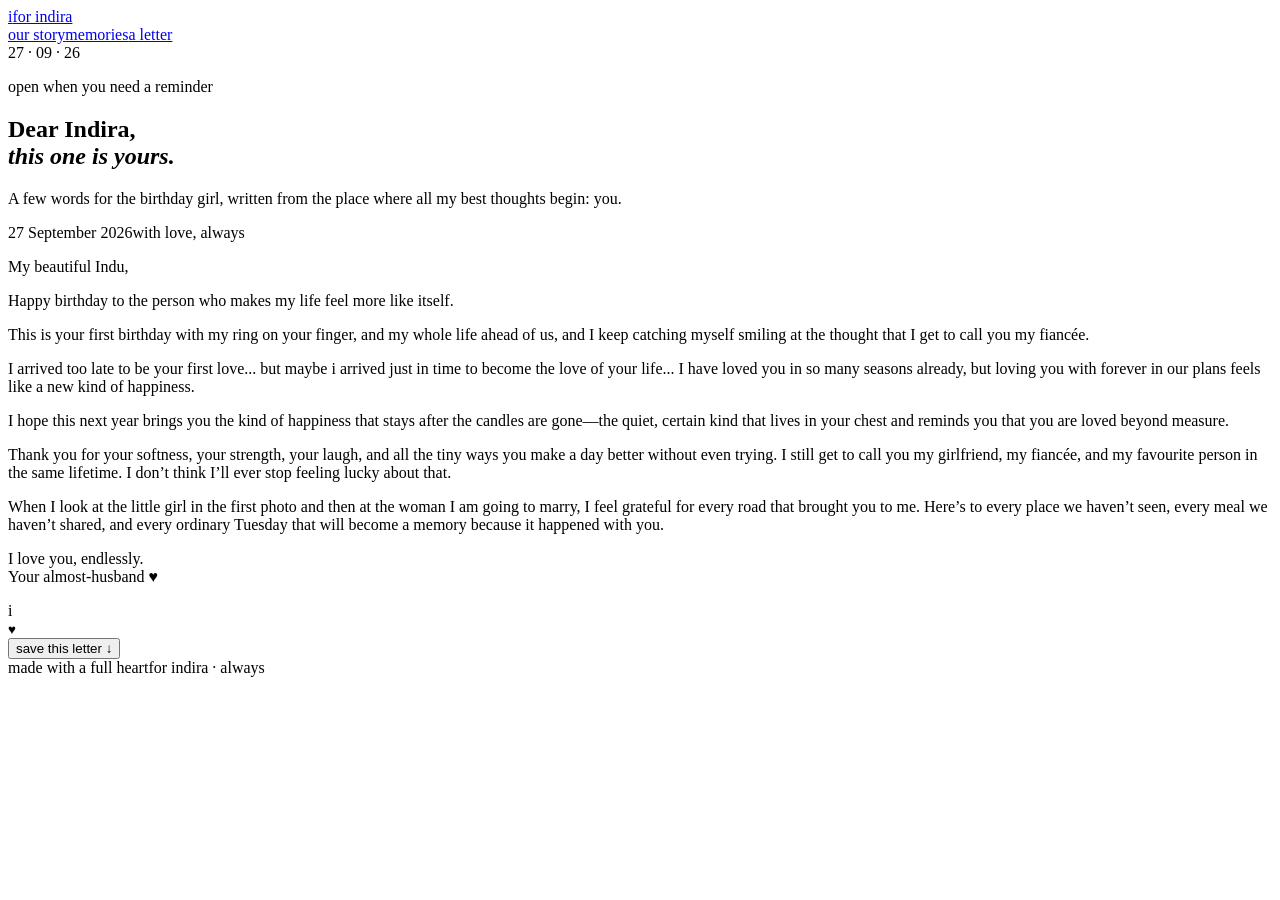
==== letter.html @ 9fe32deb "Update letter.html" ====
<!doctype html>
<html lang="en">
  <head>
    <meta charset="utf-8" />
    <meta name="viewport" content="width=device-width, initial-scale=1" />
    <meta name="theme-color" content="#22151a" />
    <meta name="description" content="A birthday letter for Indu." />
    <title>A letter for Indu — For Indu</title>
    <link rel="stylesheet" href="styles.css" />
    <script defer src="script.js"></script>
  </head>
  <body class="inner-page letter-page">
    <div class="grain" aria-hidden="true"></div>
    <header class="site-header"><a class="brand" href="index.html"><span class="brand-mark">i</span><span>for indira</span></a><nav class="site-nav" aria-label="Main navigation"><a href="story.html">our story</a><a href="gallery.html">memories</a><a href="letter.html">a letter</a></nav><span class="header-date">27 · 09 · 26</span></header>
    <main>
      <section class="inner-hero section-shell letter-intro"><p class="eyebrow"><span class="eyebrow-dot"></span> open when you need a reminder</p><h1>Dear Indira,<br /><em>this one is yours.</em></h1><p class="inner-lede">A few words for the birthday girl, written from the place where all my best thoughts begin: you.</p></section>
      <section class="letter-wrap section-shell">
        <div class="letter-paper">
          <div class="paper-topline"><span>27 September 2026</span><span>with love, always</span></div>
          <div class="letter-content"><p class="letter-salutation">My beautiful Indu,</p><p>Happy birthday to the person who makes my life feel more like itself.</p><p>This is your first birthday with my ring on your finger, and my whole life ahead of us, and I keep catching myself smiling at the thought that I get to call you my fiancée.</p><p>I arrived too late to be your first love... but maybe i arrived just in time to become the love of your life... I have loved you in so many seasons already, but loving you with forever in our plans feels like a new kind of happiness.</p><p>I hope this next year brings you the kind of happiness that stays after the candles are gone—the quiet, certain kind that lives in your chest and reminds you that you are loved beyond measure.</p><p>Thank you for your softness, your strength, your laugh, and all the tiny ways you make a day better without even trying. I still get to call you my girlfriend, my fiancée, and my favourite person in the same lifetime. I don’t think I’ll ever stop feeling lucky about that.</p><p>When I look at the little girl in the first photo and then at the woman I am going to marry, I feel grateful for every road that brought you to me. Here’s to every place we haven’t seen, every meal we haven’t shared, and every ordinary Tuesday that will become a memory because it happened with you.</p><p class="letter-signoff">I love you, endlessly.<br /><span>Your almost-husband</span> <strong>♥</strong></p></div>
          <span class="paper-stamp">i<br /><small>♥</small></span>
        </div>
        <button class="button button-outline print-button" type="button" data-print>save this letter <span>↓</span></button>
      </section>
    </main>
    <footer class="site-footer section-shell"><span>made with a full heart</span><span>for indira · always</span></footer>
  </body>
</html>
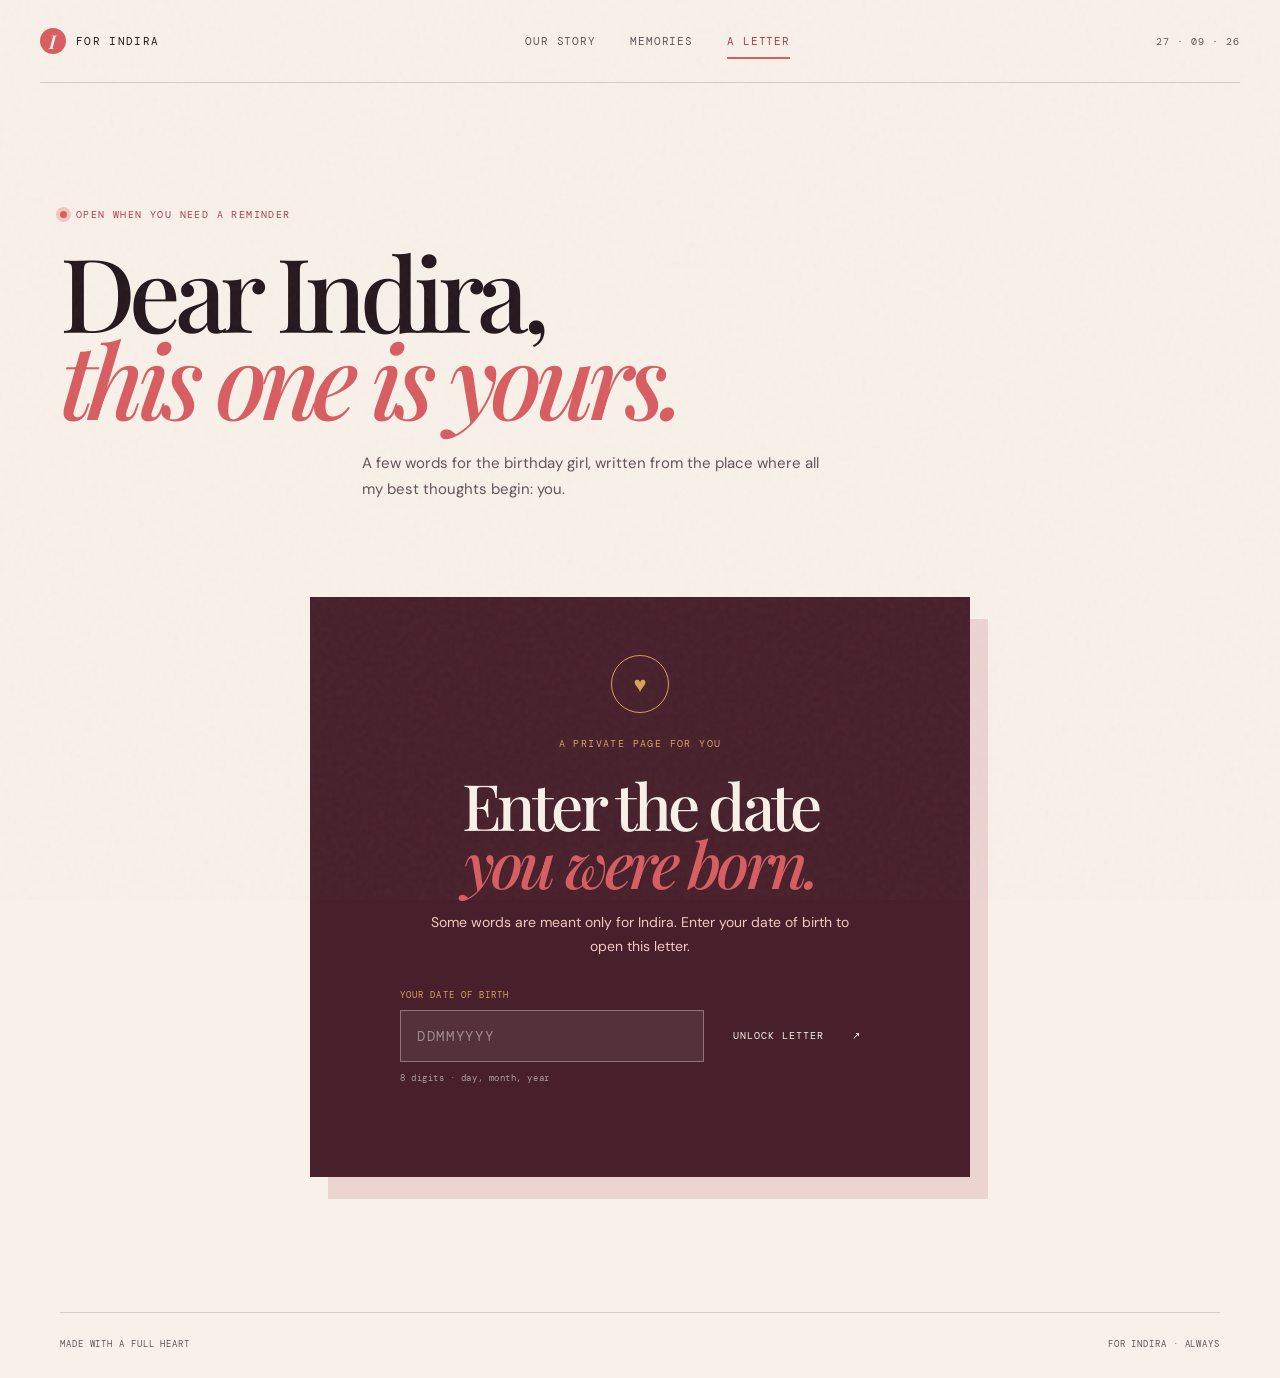
==== commit fcbcc5b3: "latest-changes" ====
--- a/letter.html
+++ b/letter.html
@@ -14,7 +14,21 @@
     <header class="site-header"><a class="brand" href="index.html"><span class="brand-mark">i</span><span>for indira</span></a><nav class="site-nav" aria-label="Main navigation"><a href="story.html">our story</a><a href="gallery.html">memories</a><a href="letter.html">a letter</a></nav><span class="header-date">27 · 09 · 26</span></header>
     <main>
       <section class="inner-hero section-shell letter-intro"><p class="eyebrow"><span class="eyebrow-dot"></span> open when you need a reminder</p><h1>Dear Indira,<br /><em>this one is yours.</em></h1><p class="inner-lede">A few words for the birthday girl, written from the place where all my best thoughts begin: you.</p></section>
-      <section class="letter-wrap section-shell">
+      <section class="letter-lock section-shell" data-letter-lock>
+        <div class="letter-lock-card">
+          <span class="lock-mark">♥</span>
+          <p class="eyebrow">a private page for you</p>
+          <h2>Enter the date<br /><em>you were born.</em></h2>
+          <p>Some words are meant only for Indira. Enter your date of birth to open this letter.</p>
+          <form class="dob-form" data-dob-form novalidate>
+            <label for="dob">Your date of birth</label>
+            <div class="dob-row"><input id="dob" name="dob" type="password" inputmode="numeric" autocomplete="off" maxlength="8" placeholder="DDMMYYYY" required /><button class="button button-primary" type="submit">unlock letter <span>↗</span></button></div>
+            <small class="dob-hint">8 digits · day, month, year</small>
+            <p class="dob-error" data-dob-error role="alert" aria-live="polite"></p>
+          </form>
+        </div>
+      </section>
+      <section class="letter-wrap section-shell" data-protected-letter hidden aria-hidden="true">
         <div class="letter-paper">
           <div class="paper-topline"><span>27 September 2026</span><span>with love, always</span></div>
           <div class="letter-content"><p class="letter-salutation">My beautiful Indu,</p><p>Happy birthday to the person who makes my life feel more like itself.</p><p>This is your first birthday with my ring on your finger, and my whole life ahead of us, and I keep catching myself smiling at the thought that I get to call you my fiancée.</p><p>I arrived too late to be your first love... but maybe i arrived just in time to become the love of your life... I have loved you in so many seasons already, but loving you with forever in our plans feels like a new kind of happiness.</p><p>I hope this next year brings you the kind of happiness that stays after the candles are gone—the quiet, certain kind that lives in your chest and reminds you that you are loved beyond measure.</p><p>Thank you for your softness, your strength, your laugh, and all the tiny ways you make a day better without even trying. I still get to call you my girlfriend, my fiancée, and my favourite person in the same lifetime. I don’t think I’ll ever stop feeling lucky about that.</p><p>When I look at the little girl in the first photo and then at the woman I am going to marry, I feel grateful for every road that brought you to me. Here’s to every place we haven’t seen, every meal we haven’t shared, and every ordinary Tuesday that will become a memory because it happened with you.</p><p class="letter-signoff">I love you, endlessly.<br /><span>Your almost-husband</span> <strong>♥</strong></p></div>
--- a/styles.css
+++ b/styles.css
@@ -0,0 +1,220 @@
+@import url('https://fonts.googleapis.com/css2?family=DM+Mono:wght@400;500&family=DM+Sans:wght@400;500;600;700&family=Playfair+Display:ital,wght@0,500;0,600;1,500;1,600&display=swap');
+
+:root {
+  --ink: #24181d;
+  --ink-soft: #64535a;
+  --paper: #f8f1e9;
+  --paper-deep: #eaded3;
+  --rose: #d85d61;
+  --rose-dark: #ae3d50;
+  --rose-pale: #f3c8be;
+  --wine: #47202b;
+  --gold: #d7a25b;
+  --line: rgba(36, 24, 29, .16);
+  --serif: 'Playfair Display', Georgia, serif;
+  --sans: 'DM Sans', Arial, sans-serif;
+  --mono: 'DM Mono', monospace;
+}
+
+* { box-sizing: border-box; }
+[hidden] { display: none !important; }
+html { scroll-behavior: smooth; }
+body { margin: 0; background: var(--paper); color: var(--ink); font-family: var(--sans); overflow-x: hidden; }
+a { color: inherit; text-decoration: none; }
+button { font: inherit; }
+.grain { position: fixed; inset: 0; z-index: 20; pointer-events: none; opacity: .055; background-image: url("data:image/svg+xml,%3Csvg viewBox='0 0 180 180' xmlns='http://www.w3.org/2000/svg'%3E%3Cfilter id='n'%3E%3CfeTurbulence type='fractalNoise' baseFrequency='.85' numOctaves='3' stitchTiles='stitch'/%3E%3C/filter%3E%3Crect width='100%25' height='100%25' filter='url(%23n)' opacity='.7'/%3E%3C/svg%3E"); }
+.section-shell { width: min(1160px, calc(100% - 80px)); margin-inline: auto; }
+.site-header { position: relative; z-index: 2; width: min(1280px, calc(100% - 80px)); margin: 0 auto; padding: 28px 0; display: flex; align-items: center; justify-content: space-between; border-bottom: 1px solid var(--line); }
+.brand { display: flex; align-items: center; gap: 10px; font-family: var(--mono); font-size: 11px; letter-spacing: .12em; text-transform: uppercase; }
+.brand-mark { width: 26px; height: 26px; display: grid; place-items: center; border-radius: 50%; background: var(--rose); color: var(--paper); font: 600 19px var(--serif); font-style: italic; }
+.site-nav { display: flex; gap: 34px; color: var(--ink-soft); font: 11px var(--mono); letter-spacing: .08em; text-transform: uppercase; }
+.site-nav a { position: relative; transition: color .25s ease; }
+.site-nav a:hover, .site-nav a.active { color: var(--rose-dark); }
+.site-nav a.active::after { content: ''; position: absolute; left: 0; right: 0; bottom: -11px; height: 2px; background: var(--rose); }
+.header-date { color: var(--ink-soft); font: 10px var(--mono); letter-spacing: .1em; }
+.hero { min-height: 690px; padding: 88px 0 110px; display: grid; grid-template-columns: 1fr .85fr; align-items: center; gap: 80px; }
+.eyebrow { display: flex; align-items: center; gap: 9px; margin: 0 0 26px; color: var(--rose-dark); font: 10px var(--mono); letter-spacing: .14em; text-transform: uppercase; }
+.eyebrow-dot { width: 7px; height: 7px; border-radius: 50%; background: var(--rose); box-shadow: 0 0 0 4px var(--rose-pale); }
+h1, h2, h3, p { margin-top: 0; }
+h1 { max-width: 680px; margin-bottom: 30px; font: 500 clamp(4.3rem, 8vw, 7.65rem)/.85 var(--serif); letter-spacing: -.065em; }
+h1 em, h2 em, h3 em { color: var(--rose); font-style: italic; }
+.hero-intro { max-width: 380px; color: var(--ink-soft); font-size: 15px; line-height: 1.75; }
+.hero-actions { display: flex; align-items: center; flex-wrap: wrap; gap: 18px 27px; margin-top: 40px; }
+.button { display: inline-flex; align-items: center; gap: 28px; border: 0; cursor: pointer; font: 10px var(--mono); letter-spacing: .1em; text-transform: uppercase; transition: transform .25s ease, background .25s ease, color .25s ease; }
+.button:hover { transform: translateY(-3px); }
+.button-primary { padding: 17px 19px; background: var(--wine); color: var(--paper); }
+.button-primary:hover { background: var(--rose-dark); }
+.button-video { padding: 17px 19px; background: var(--rose); color: var(--paper); }
+.button-video:hover { background: var(--rose-dark); }
+.button-outline { padding: 15px 18px; color: var(--wine); border: 1px solid var(--wine); background: transparent; }
+.button-outline:hover { color: var(--paper); background: var(--wine); }
+.text-link { color: var(--ink-soft); font: 10px var(--mono); letter-spacing: .08em; text-transform: uppercase; }
+.text-link span { margin-left: 8px; color: var(--rose); font-size: 15px; }
+.hero-art { position: relative; min-height: 510px; }
+.hero-photo { position: absolute; top: 22px; right: 32px; width: min(370px, 75%); aspect-ratio: .75; transform: rotate(4deg); }
+.photo-slot { position: relative; display: flex; flex-direction: column; align-items: center; justify-content: center; overflow: hidden; border: 13px solid #fffaf4; box-shadow: 22px 28px 0 rgba(174, 61, 80, .18); background: linear-gradient(135deg, #ecc8bb, #b95b68); color: rgba(71, 32, 43, .72); transition: background-color .3s ease; }
+.photo-image { position: absolute; inset: 0; z-index: 0; display: block; width: 100%; height: 100%; object-fit: contain; object-position: center; background: #fffaf4; }
+.photo-slot.has-photo { background-color: #fffaf4; }
+.photo-slot.has-photo .photo-icon, .photo-slot.has-photo .photo-slot-label { opacity: 0; }
+.photo-slot .photo-icon, .photo-slot .photo-slot-label { position: relative; z-index: 1; }
+.photo-icon { margin-bottom: 15px; font: 24px var(--serif); }
+.photo-slot-label { max-width: 120px; text-align: center; font: 9px/1.5 var(--mono); letter-spacing: .04em; text-transform: uppercase; }
+.orbit { position: absolute; border: 1px solid var(--rose); border-radius: 50%; opacity: .5; }
+.orbit-one { width: 480px; height: 180px; top: 135px; right: -20px; transform: rotate(-32deg); }
+.orbit-two { width: 480px; height: 180px; top: 135px; right: -20px; transform: rotate(35deg); border-color: var(--gold); }
+.hero-sticker { position: absolute; display: flex; align-items: center; gap: 6px; padding: 10px 13px; background: var(--paper); box-shadow: 4px 5px 0 rgba(36, 24, 29, .1); font: 10px var(--mono); letter-spacing: .06em; text-transform: uppercase; }
+.sticker-top { top: 12px; left: 20px; transform: rotate(-8deg); color: var(--rose-dark); }
+.sticker-top span { font-size: 15px; }
+.sticker-bottom { right: 4px; bottom: 64px; transform: rotate(-4deg); }
+.hero-note { position: absolute; left: 0; bottom: 40px; width: 135px; height: 135px; display: grid; place-items: center; text-align: center; border-radius: 50%; background: var(--gold); color: var(--wine); transform: rotate(-11deg); font: 11px/1.1 var(--mono); text-transform: uppercase; }
+.hero-note strong { font: italic 27px var(--serif); text-transform: lowercase; }
+.ticker { overflow: hidden; padding: 18px 0; background: var(--rose); color: var(--paper); transform: rotate(-1.5deg) scale(1.02); }
+.ticker-track { width: max-content; display: flex; align-items: center; gap: 38px; animation: ticker 24s linear infinite; font: 10px var(--mono); letter-spacing: .13em; text-transform: uppercase; }
+.ticker-track i { color: var(--gold); font-size: 17px; font-style: normal; }
+@keyframes ticker { to { transform: translateX(-33.33%); } }
+.countdown-section { padding: 150px 0 120px; display: flex; justify-content: space-between; align-items: end; gap: 40px; }
+h2 { font: 500 clamp(3rem, 6vw, 5.4rem)/.9 var(--serif); letter-spacing: -.06em; }
+.countdown-card { min-width: 570px; display: flex; align-items: center; justify-content: space-around; padding: 30px 24px; background: var(--wine); color: var(--paper); }
+.countdown-item { display: flex; flex-direction: column; align-items: center; gap: 6px; }
+.countdown-item strong { font: 500 38px var(--serif); color: var(--gold); }
+.countdown-item span { font: 9px var(--mono); letter-spacing: .1em; text-transform: uppercase; opacity: .7; }
+.countdown-divider { color: var(--rose); font: 24px var(--serif); }
+.love-note { position: relative; max-width: 970px; padding: 88px 90px; background: var(--rose-pale); text-align: center; }
+.love-note p { margin: 0 auto 24px; max-width: 690px; font: italic 35px/1.25 var(--serif); letter-spacing: -.03em; color: var(--wine); }
+.quote-mark { position: absolute; left: 50px; top: 42px; color: var(--rose); font: 90px/.8 var(--serif); }
+.signature { font: 10px var(--mono); letter-spacing: .12em; text-transform: uppercase; color: var(--rose-dark); }
+.preview-grid { display: grid; grid-template-columns: 1fr 1fr; gap: 18px; padding: 120px 0 145px; }
+.preview-card { position: relative; min-height: 360px; padding: 35px; display: flex; flex-direction: column; justify-content: flex-end; overflow: hidden; transition: transform .3s ease; }
+.preview-card:hover { transform: translateY(-7px); }
+.preview-story { background: var(--wine); color: var(--paper); }
+.preview-gallery { background: #e1aa91; color: var(--wine); }
+.preview-card .eyebrow { margin-bottom: 14px; color: var(--gold); }
+.preview-gallery .eyebrow { color: var(--rose-dark); }
+.preview-card h3 { margin-bottom: 24px; font: 500 45px/.9 var(--serif); letter-spacing: -.05em; }
+.card-number, .card-arrow { position: absolute; top: 27px; font: 10px var(--mono); }
+.card-number { left: 30px; opacity: .65; }
+.card-arrow { right: 30px; font-size: 22px; }
+.card-link { font: 10px var(--mono); letter-spacing: .1em; text-transform: uppercase; opacity: .75; }
+.site-footer { display: flex; justify-content: space-between; padding: 25px 0 28px; border-top: 1px solid var(--line); color: var(--ink-soft); font: 9px var(--mono); letter-spacing: .1em; text-transform: uppercase; }
+.inner-hero { padding: 125px 0 95px; }
+.inner-hero h1 { font-size: clamp(4rem, 8vw, 7.2rem); }
+.inner-lede { max-width: 470px; margin-left: 26%; color: var(--ink-soft); font-size: 15px; line-height: 1.7; }
+.timeline { padding-bottom: 125px; }
+.timeline-item { display: grid; grid-template-columns: 80px 1fr 170px; gap: 45px; padding: 55px 0; border-top: 1px solid var(--line); }
+.timeline-marker { width: 42px; height: 42px; display: grid; place-items: center; border: 1px solid var(--rose); border-radius: 50%; color: var(--rose-dark); font: 10px var(--mono); }
+.timeline-copy { max-width: 620px; }
+.timeline-label { color: var(--rose-dark); font: 10px var(--mono); letter-spacing: .1em; text-transform: uppercase; }
+.timeline-copy h2 { margin: 18px 0 20px; font-size: 55px; }
+.timeline-copy p { max-width: 490px; color: var(--ink-soft); font-size: 15px; line-height: 1.8; }
+.timeline-year { padding-top: 2px; color: var(--ink-soft); font: 10px var(--mono); letter-spacing: .08em; text-align: right; text-transform: uppercase; }
+.chapter-photo { padding-bottom: 135px; display: grid; grid-template-columns: minmax(300px, 650px) 1fr; align-items: end; gap: 65px; }
+.wide-photo { width: min(430px, 100%); aspect-ratio: .5625; justify-self: center; }
+.photo-caption { margin: 0 0 7px; font: 22px/1.3 var(--serif); letter-spacing: -.03em; }
+.photo-caption em { color: var(--rose); }
+.gallery-grid { display: grid; grid-template-columns: 1fr 1.15fr; gap: 70px 25px; padding-bottom: 120px; }
+.gallery-card { margin: 0; }
+.gallery-photo { width: 100%; border-width: 10px; box-shadow: 12px 15px 0 rgba(174, 61, 80, .15); }
+.gallery-tall { grid-row: span 2; width: 76%; transform: rotate(-3deg); }
+.gallery-tall .gallery-photo { aspect-ratio: .75; background: linear-gradient(150deg, #e0a790, #b95164); }
+.gallery-wide { width: 94%; margin-left: auto; transform: rotate(2deg); }
+.gallery-wide .gallery-photo { aspect-ratio: .667; background: linear-gradient(150deg, #e6c79e, #d87b69); }
+.gallery-wide .photo-slot[data-photo$="memory-04.jpg"] { aspect-ratio: .75; }
+.gallery-square { width: 73%; margin-left: 9%; transform: rotate(3deg); }
+.gallery-square .gallery-photo { aspect-ratio: .57; background: linear-gradient(150deg, #c995a1, #6f374a); color: var(--paper); }
+.gallery-offset { margin-top: -30px; }
+figcaption { display: flex; gap: 12px; margin-top: 19px; color: var(--ink-soft); font: 10px var(--mono); letter-spacing: .06em; text-transform: uppercase; }
+figcaption span { color: var(--rose-dark); }
+.gallery-cta { display: flex; align-items: center; justify-content: center; gap: 30px; padding: 80px 0 130px; border-top: 1px solid var(--line); color: var(--rose-dark); text-align: center; }
+.gallery-cta p { margin: 0; font: 38px/1 var(--serif); letter-spacing: -.04em; }
+.gallery-cta em { color: var(--rose); }
+.cta-spark { color: var(--gold); font-size: 26px; }
+.engagement-note { display: grid; grid-template-columns: 110px 1fr; gap: 35px; align-items: center; margin-bottom: 105px; padding: 42px 55px; background: var(--wine); color: var(--paper); }
+.engagement-note-mark { width: 64px; height: 64px; display: grid; place-items: center; border: 1px solid var(--gold); border-radius: 50%; color: var(--gold); font: italic 31px var(--serif); }
+.engagement-note p { max-width: 700px; margin: 0; font: italic 25px/1.35 var(--serif); letter-spacing: -.025em; }
+.engagement-note small { display: block; margin-top: 12px; color: var(--rose-pale); font: 9px var(--mono); letter-spacing: .12em; text-transform: uppercase; }
+.letter-intro { padding-bottom: 80px; }
+.letter-wrap { padding-bottom: 135px; display: flex; flex-direction: column; align-items: center; }
+.letter-paper { position: relative; width: min(760px, 100%); padding: 36px 80px 75px; background: #fffaf2; box-shadow: 0 22px 50px rgba(71, 32, 43, .1); }
+.letter-paper::before { content: ''; position: absolute; inset: 12px; border: 1px solid rgba(174, 61, 80, .32); pointer-events: none; }
+.paper-topline { position: relative; z-index: 1; display: flex; justify-content: space-between; padding-bottom: 18px; border-bottom: 1px solid rgba(36, 24, 29, .15); color: var(--ink-soft); font: 9px var(--mono); letter-spacing: .1em; text-transform: uppercase; }
+.letter-content { position: relative; z-index: 1; padding: 55px 25px 0; font: 17px/1.85 var(--serif); color: #49343b; }
+.letter-content p { margin-bottom: 23px; }
+.letter-salutation { color: var(--rose-dark); font-style: italic; }
+.letter-signoff { padding-top: 20px; color: var(--wine); }
+.letter-signoff span { font-size: 14px; }
+.letter-signoff strong { color: var(--rose); font-family: var(--sans); }
+.paper-stamp { position: absolute; right: 54px; bottom: 27px; width: 55px; height: 55px; display: grid; place-items: center; border: 1px solid var(--rose); border-radius: 50%; color: var(--rose); font: italic 26px var(--serif); transform: rotate(12deg); }
+.paper-stamp small { margin-top: -25px; font: 13px var(--sans); }
+.print-button { margin-top: 35px; }
+.video-modal { position: fixed; inset: 0; z-index: 40; display: flex; align-items: center; justify-content: center; padding: 24px; background: rgba(36, 24, 29, .82); backdrop-filter: blur(10px); }
+.video-modal.is-open { display: flex; }
+.video-dialog { position: relative; width: min(980px, 100%); padding: 35px 40px 40px; background: var(--paper); box-shadow: 0 28px 80px rgba(0, 0, 0, .3); }
+.video-dialog h2 { margin-bottom: 25px; font-size: clamp(2.8rem, 6vw, 5rem); }
+.video-dialog video { display: block; width: 100%; max-height: 70vh; background: #140d10; }
+.video-close { position: absolute; top: 16px; right: 18px; z-index: 1; width: 34px; height: 34px; border: 1px solid var(--line); border-radius: 50%; background: transparent; color: var(--ink); cursor: pointer; font-size: 25px; line-height: 1; }
+.video-close:hover { background: var(--rose); color: var(--paper); }
+.letter-lock { padding-bottom: 135px; }
+.letter-lock-card { max-width: 660px; margin: 0 auto; padding: 58px 65px 65px; background: var(--wine); color: var(--paper); text-align: center; box-shadow: 18px 22px 0 rgba(174, 61, 80, .16); }
+.letter-lock-card .eyebrow { justify-content: center; color: var(--gold); }
+.lock-mark { width: 58px; height: 58px; display: grid; place-items: center; margin: 0 auto 24px; border: 1px solid var(--gold); border-radius: 50%; color: var(--gold); font-size: 22px; }
+.letter-lock-card h2 { margin: 14px 0 20px; font-size: clamp(2.7rem, 5vw, 4.5rem); }
+.letter-lock-card > p:not(.eyebrow):not(.dob-error) { max-width: 420px; margin: 0 auto 30px; color: var(--rose-pale); font-size: 14px; line-height: 1.7; }
+.dob-form { max-width: 480px; margin: 0 auto; text-align: left; }
+.dob-form label { display: block; margin-bottom: 9px; color: var(--gold); font: 9px var(--mono); letter-spacing: .12em; text-transform: uppercase; }
+.dob-row { display: flex; gap: 10px; }
+.dob-row input { min-width: 0; flex: 1; padding: 16px; border: 1px solid rgba(248, 241, 233, .35); outline: none; background: rgba(248, 241, 233, .08); color: var(--paper); font: 14px var(--mono); letter-spacing: .12em; }
+.dob-row input::placeholder { color: rgba(248, 241, 233, .48); }
+.dob-row input:focus { border-color: var(--gold); box-shadow: 0 0 0 3px rgba(215, 162, 91, .16); }
+.dob-hint { display: block; margin-top: 10px; color: rgba(248, 241, 233, .6); font: 9px var(--mono); letter-spacing: .06em; }
+.dob-error { min-height: 18px; margin: 10px 0 0; color: #ffb3a8; font: 10px var(--mono); }
+
+@media (max-width: 800px) {
+  .section-shell, .site-header { width: min(100% - 40px, 600px); }
+  .site-header { padding: 20px 0; }
+  .site-nav { gap: 13px; font-size: 9px; }
+  .site-nav a.active::after { bottom: -8px; }
+  .header-date { display: none; }
+  .hero { min-height: auto; padding: 75px 0 85px; display: flex; flex-direction: column; align-items: stretch; gap: 50px; }
+  h1 { font-size: clamp(4rem, 19vw, 6.5rem); }
+  .hero-art { min-height: 430px; }
+  .hero-photo { right: 10%; width: 68%; }
+  .orbit-one, .orbit-two { right: -10%; width: 110%; }
+  .hero-note { bottom: 6px; left: 3%; width: 110px; height: 110px; }
+  .sticker-bottom { right: 0; bottom: 34px; font-size: 8px; }
+  .countdown-section { padding: 110px 0 90px; display: block; }
+  .countdown-card { min-width: 0; margin-top: 45px; padding: 20px 10px; }
+  .countdown-item strong { font-size: 25px; }
+  .countdown-item span { font-size: 7px; }
+  .countdown-divider { font-size: 16px; }
+  .love-note { padding: 65px 28px; }
+  .love-note p { font-size: 27px; }
+  .quote-mark { left: 16px; top: 25px; font-size: 60px; }
+  .preview-grid { grid-template-columns: 1fr; padding: 90px 0 100px; }
+  .preview-card { min-height: 280px; }
+  .inner-hero { padding: 80px 0 70px; }
+  .inner-lede { margin-left: 0; }
+  .timeline-item { grid-template-columns: 45px 1fr; gap: 20px; padding: 40px 0; }
+  .timeline-year { grid-column: 2; padding: 0; text-align: left; }
+  .timeline-copy h2 { font-size: 41px; }
+  .chapter-photo { display: block; padding-bottom: 100px; }
+  .wide-photo { width: 100%; }
+  .photo-caption { margin: 30px 0 0; }
+  .gallery-grid { display: flex; flex-direction: column; gap: 55px; padding-bottom: 95px; }
+  .gallery-tall, .gallery-wide, .gallery-square, .gallery-offset { width: 88%; margin: 0 auto; }
+  .gallery-square { width: 70%; margin-left: 13%; }
+  .engagement-note { grid-template-columns: 1fr; gap: 20px; margin-bottom: 75px; padding: 32px 25px; }
+  .engagement-note p { font-size: 22px; }
+  .letter-paper { padding: 28px 30px 60px; }
+  .letter-content { padding: 40px 7px 0; font-size: 16px; }
+  .paper-stamp { right: 34px; bottom: 20px; }
+  .video-dialog { padding: 30px 18px 18px; }
+  .video-dialog .eyebrow { margin-bottom: 14px; }
+  .letter-lock-card { padding: 45px 25px 42px; }
+  .dob-row { flex-direction: column; }
+  .dob-row .button { justify-content: center; }
+  .site-footer { font-size: 8px; }
+}
+
+@media (prefers-reduced-motion: reduce) { *, *::before, *::after { scroll-behavior: auto !important; animation-duration: .01ms !important; animation-iteration-count: 1 !important; transition-duration: .01ms !important; } }
+
+@media print { .site-header, .site-footer, .grain, .print-button, .letter-lock { display: none !important; } .letter-wrap { padding: 0; } .letter-paper { width: 100%; box-shadow: none; } body { background: white; } }
